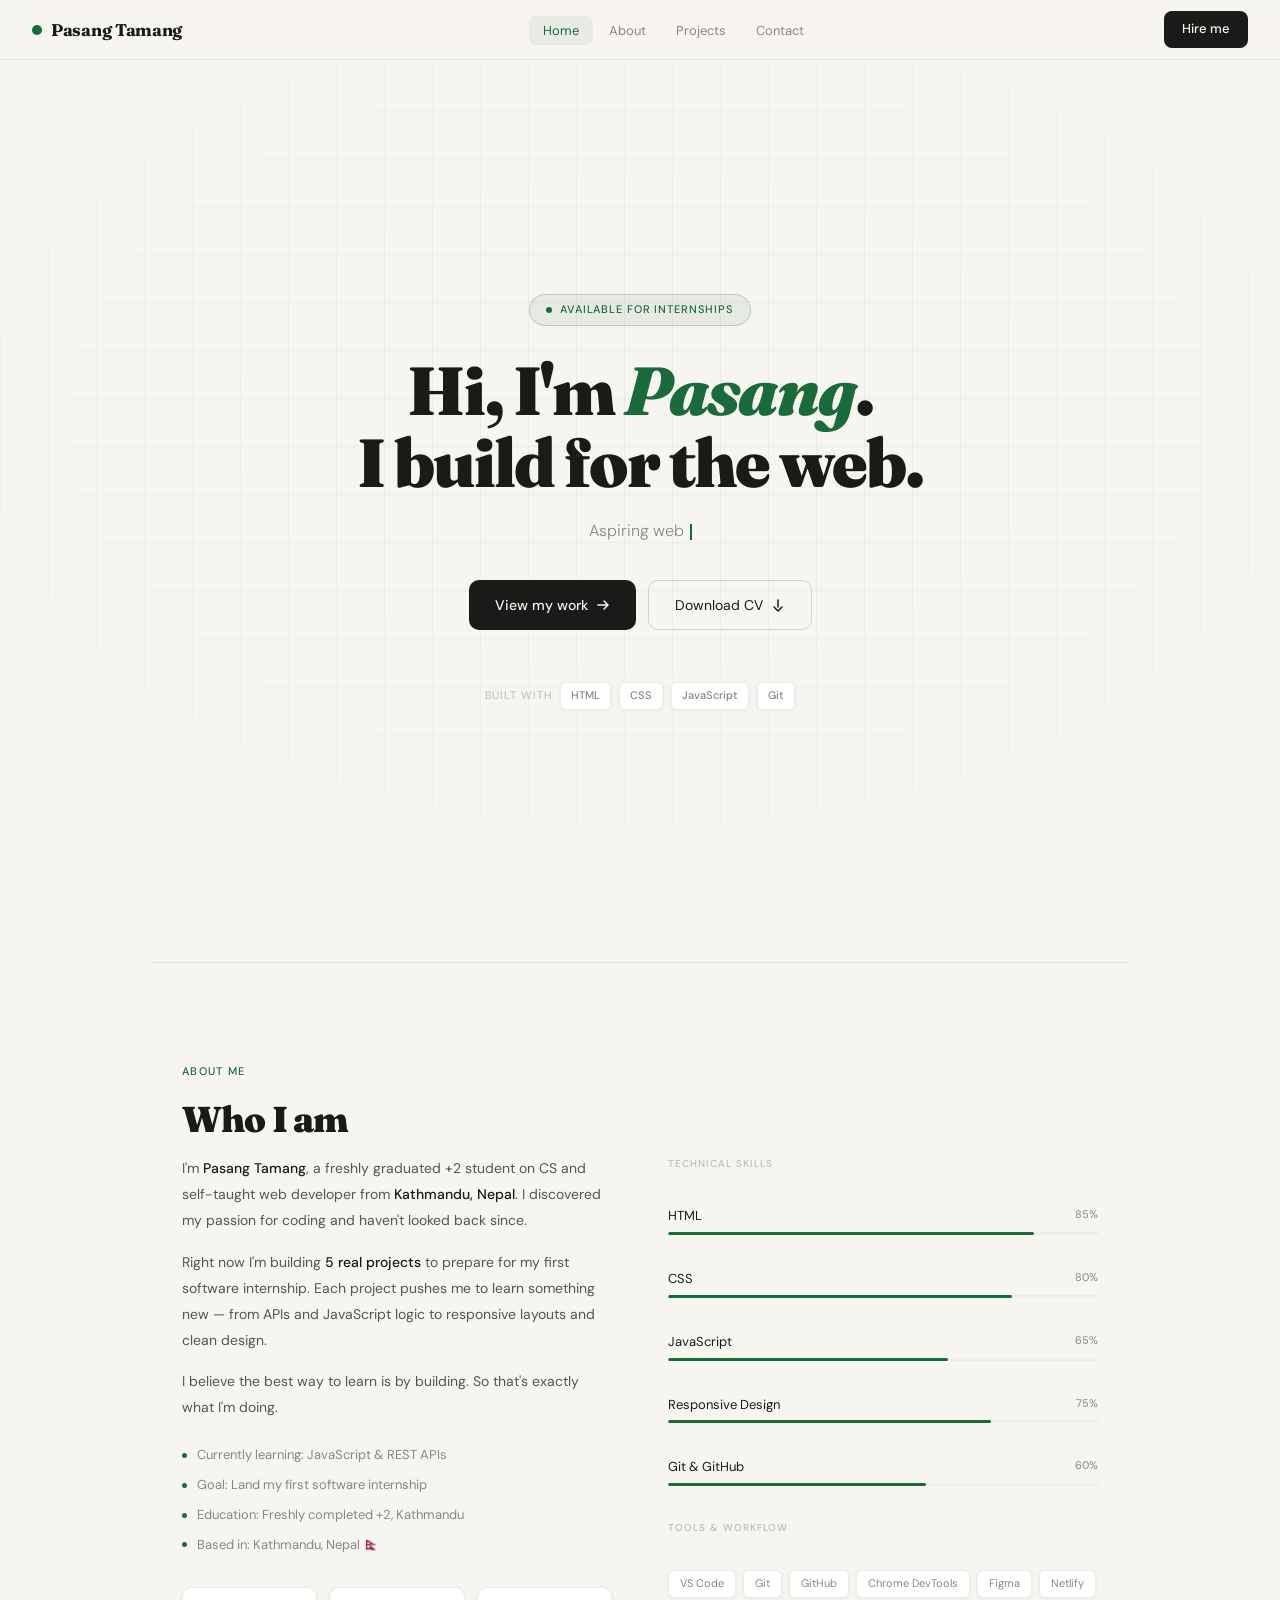
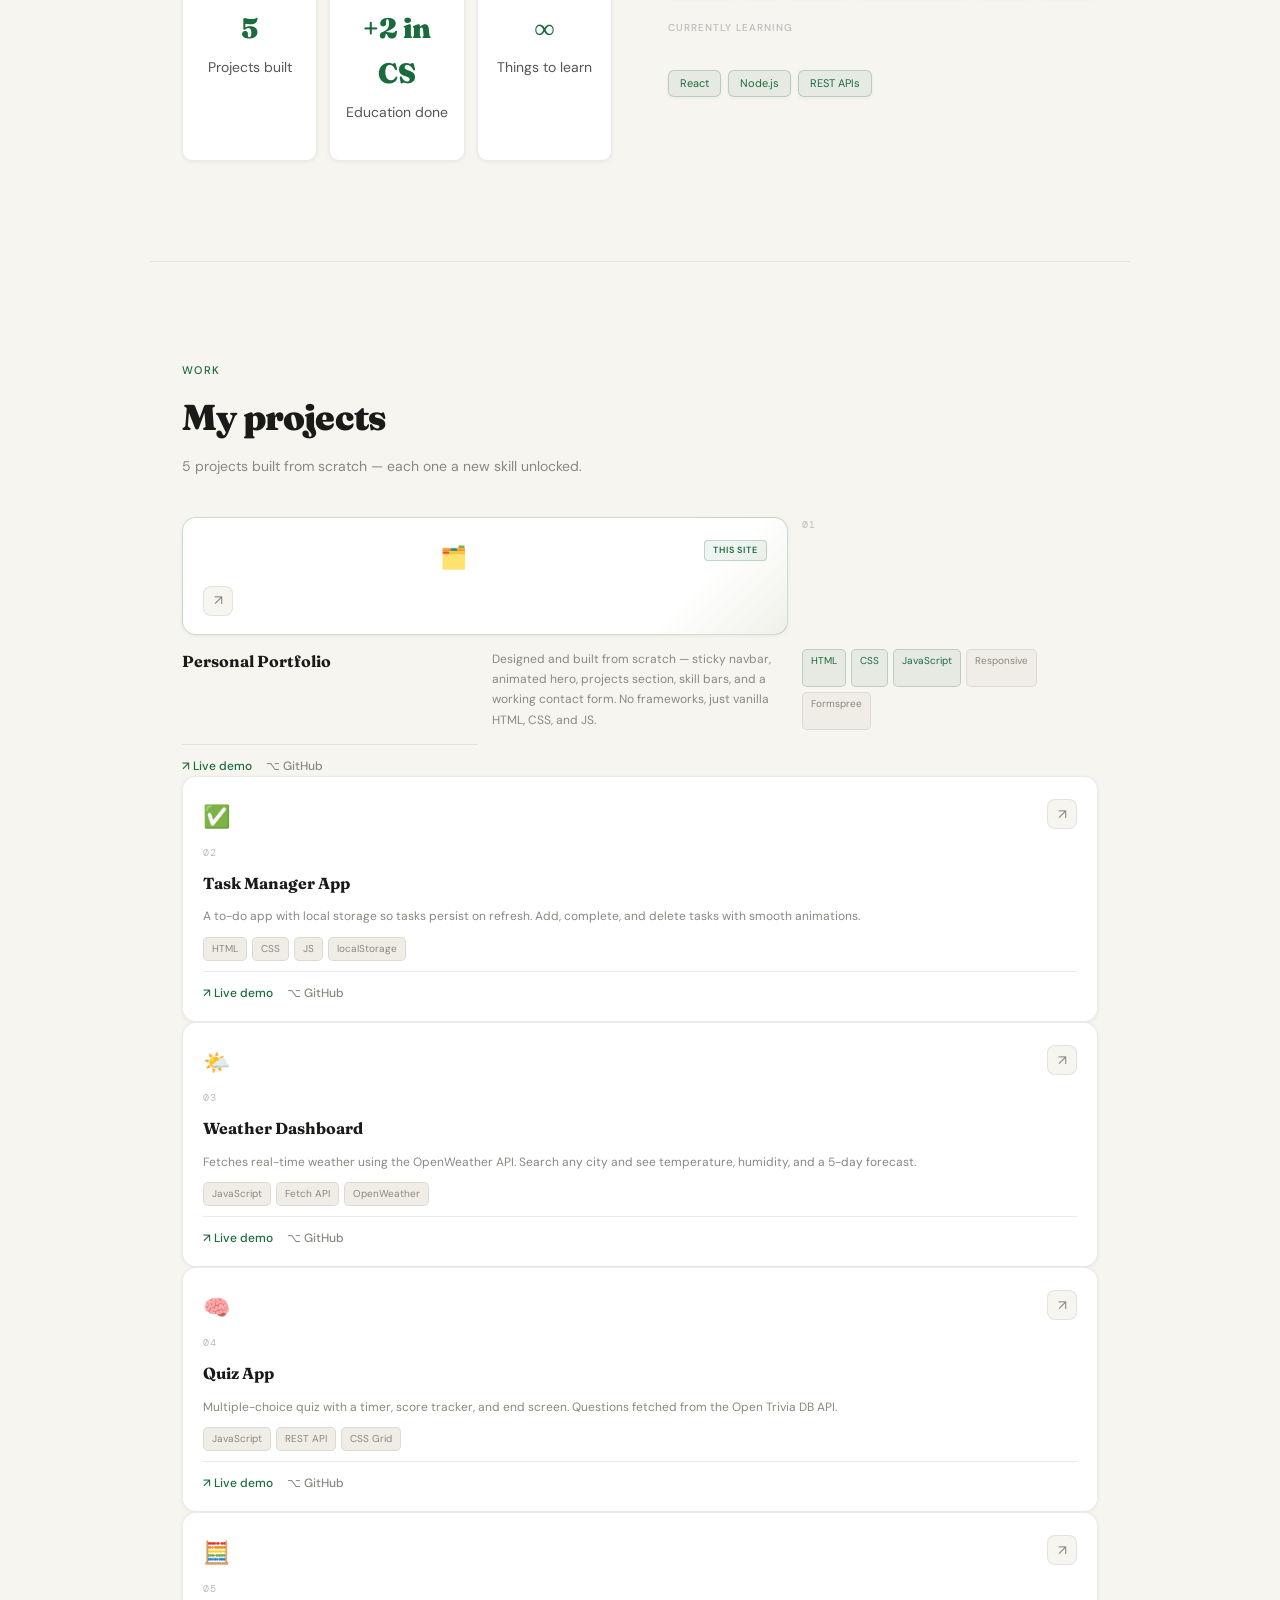
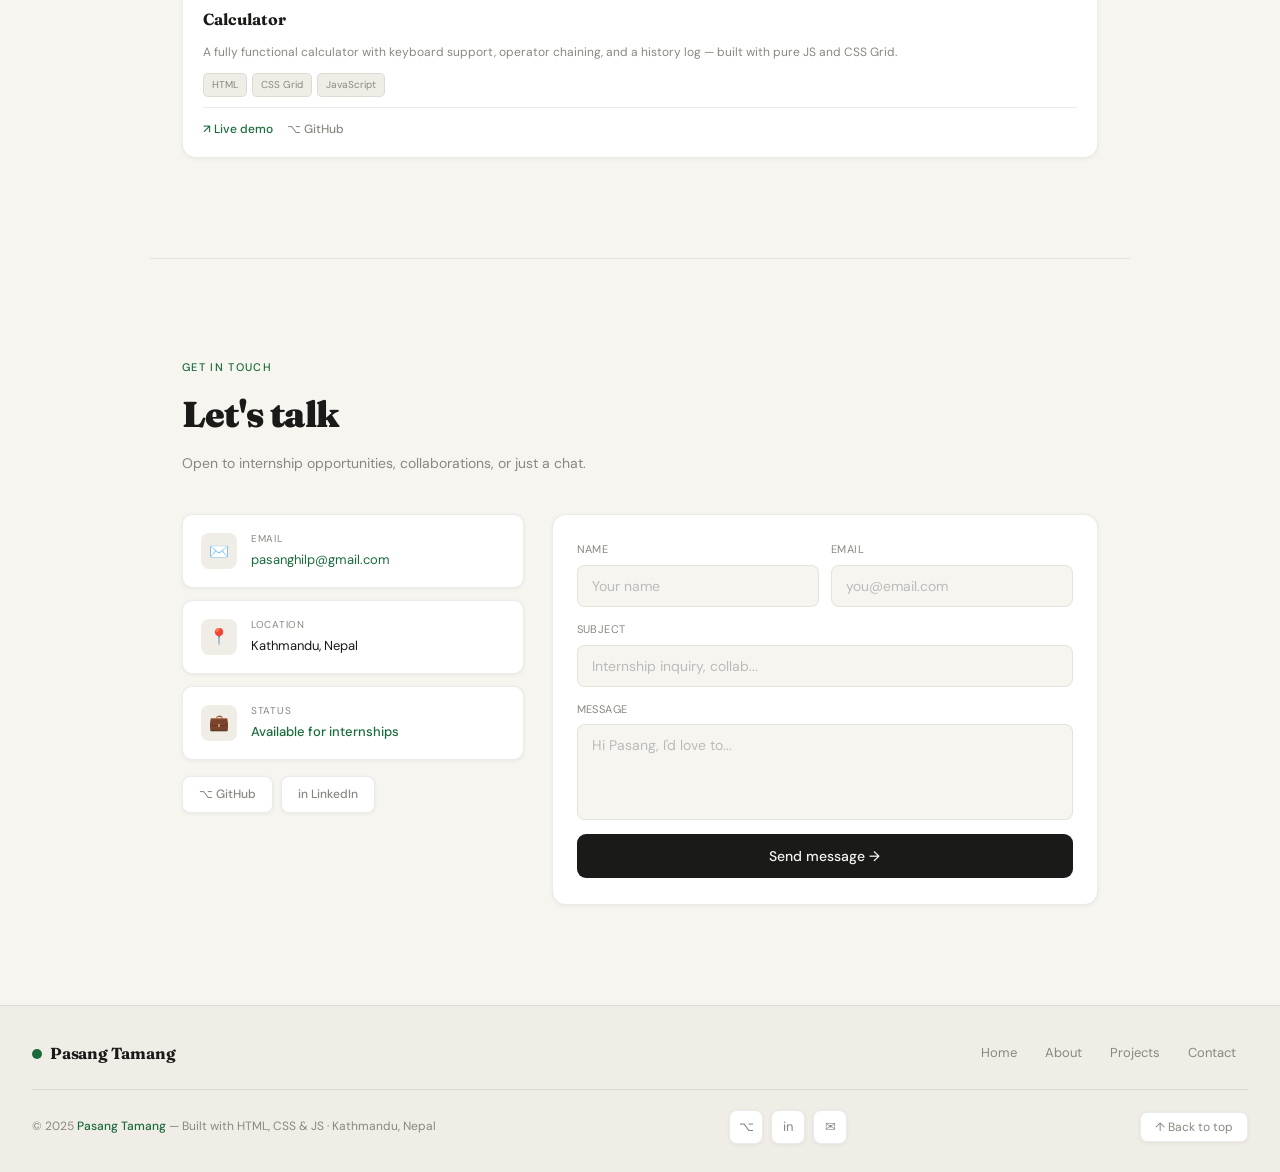
==== porfolio app/index.html @ 4458558f "Initial commit - task manager app" ====
<!DOCTYPE html>
<html lang="en">
<head>
  <meta charset="UTF-8" />
  <meta name="viewport" content="width=device-width, initial-scale=1.0"/>
  <title>Pasang Tamang — Web Developer</title>
  <meta name="description" content="Pasang Tamang — Aspiring web developer from Kathmandu, Nepal. Building projects and looking for internship opportunities."/>
  <link rel="stylesheet" href="style.css"/>
  <link rel="preconnect" href="https://fonts.googleapis.com"/>
  <link rel="preconnect" href="https://fonts.gstatic.com" crossorigin/>
  <link href="https://fonts.googleapis.com/css2?family=Fraunces:ital,wght@0,700;0,900;1,700&family=DM+Sans:wght@300;400;500&family=DM+Mono&display=swap" rel="stylesheet"/>
</head>
<body>

  <!-- ─── NAVBAR ─── -->
  <nav class="navbar" id="navbar">
    <a class="nav-logo" href="#home">
      <span class="logo-dot"></span>
      Pasang Tamang
    </a>
    <ul class="nav-links" id="navLinks">
      <li><a href="#home"     data-target="home">Home</a></li>
      <li><a href="#about"    data-target="about">About</a></li>
      <li><a href="#projects" data-target="projects">Projects</a></li>
      <li><a href="#contact"  data-target="contact">Contact</a></li>
    </ul>
    <a href="mailto:pasanghilp@gmail.com" class="nav-cta">Hire me</a>
    <button class="hamburger" id="hamburger" aria-label="Toggle menu">
      <span></span><span></span><span></span>
    </button>
  </nav>

  <!-- Mobile menu -->
  <div class="mobile-menu" id="mobileMenu">
    <a href="#home"     data-target="home">Home</a>
    <a href="#about"    data-target="about">About</a>
    <a href="#projects" data-target="projects">Projects</a>
    <a href="#contact"  data-target="contact">Contact</a>
  </div>

  <!-- Scroll progress bar -->
  <div class="scroll-progress">
    <div class="scroll-progress-bar" id="progressBar"></div>
  </div>

  <!-- ─── HERO ─── -->
  <section id="home" class="hero">
    <div class="hero-grid"></div>

    <div class="hero-body">
      <div class="hero-inner">

        <div class="badge">
          <span class="badge-dot"></span>
          Available for internships
        </div>

        <h1 class="hero-heading">
          Hi, I'm <em>Pasang</em>.<br>I build for the web.
        </h1>

        <p class="hero-typed">
          <span id="typed-text"></span><span class="cursor"></span>
        </p>

        <div class="hero-btns">
          <a href="#projects" class="btn-primary">
            View my work
            <svg width="14" height="14" viewBox="0 0 14 14" fill="none"><path d="M2 7h10M8 3l4 4-4 4" stroke="currentColor" stroke-width="1.5" stroke-linecap="round" stroke-linejoin="round"/></svg>
          </a>
          <a href="cv.pdf" download class="btn-secondary">
            Download CV
            <svg width="14" height="14" viewBox="0 0 14 14" fill="none"><path d="M7 2v7M3 9l4 4 4-4" stroke="currentColor" stroke-width="1.5" stroke-linecap="round" stroke-linejoin="round"/></svg>
          </a>
        </div>

        <div class="tech-row">
          <span class="tech-label">Built with</span>
          <span class="tech-chip">HTML</span>
          <span class="tech-chip">CSS</span>
          <span class="tech-chip">JavaScript</span>
          <span class="tech-chip">Git</span>
        </div>

      </div>
    </div>
  </section>

  <!-- ─── ABOUT ─── -->
  <section id="about" class="about">
    <p class="sec-label">About me</p>
    <h2 class="sec-heading">Who I am</h2>

    <div class="about-layout">

      <div class="about-bio">
        <p>I'm <strong>Pasang Tamang</strong>, a freshly graduated +2 student on CS and self-taught web developer from <strong>Kathmandu, Nepal</strong>. I discovered my passion for coding and haven't looked back since.</p>
        <p>Right now I'm building <strong>5 real projects</strong> to prepare for my first software internship. Each project pushes me to learn something new — from APIs and JavaScript logic to responsive layouts and clean design.</p>
        <p>I believe the best way to learn is by building. So that's exactly what I'm doing.</p>

        <div class="facts">
          <div class="fact"><span class="fact-dot"></span>Currently learning: JavaScript & REST APIs</div>
          <div class="fact"><span class="fact-dot"></span>Goal: Land my first software internship</div>
          <div class="fact"><span class="fact-dot"></span>Education: Freshly completed +2, Kathmandu</div>
          <div class="fact"><span class="fact-dot"></span>Based in: Kathmandu, Nepal 🇳🇵</div>
        </div>

        <div class="stats-row">
          <div class="stat-card">
            <span class="stat-num">5</span>
            <p class="stat-label">Projects built</p>
          </div>
          <div class="stat-card">
            <span class="stat-num">+2 in CS</span>
            <p class="stat-label">Education done</p>
          </div>
          <div class="stat-card">
            <span class="stat-num">∞</span>
            <p class="stat-label">Things to learn</p>
          </div>
        </div>
      </div>

      <div class="about-skills">
        <p class="skill-group-title">Technical skills</p>

        <div class="skill-item">
          <div class="skill-row"><span class="skill-name">HTML</span><span class="skill-pct">85%</span></div>
          <div class="skill-bar"><div class="skill-fill" data-width="85"></div></div>
        </div>
        <div class="skill-item">
          <div class="skill-row"><span class="skill-name">CSS</span><span class="skill-pct">80%</span></div>
          <div class="skill-bar"><div class="skill-fill" data-width="80"></div></div>
        </div>
        <div class="skill-item">
          <div class="skill-row"><span class="skill-name">JavaScript</span><span class="skill-pct">65%</span></div>
          <div class="skill-bar"><div class="skill-fill" data-width="65"></div></div>
        </div>
        <div class="skill-item">
          <div class="skill-row"><span class="skill-name">Responsive Design</span><span class="skill-pct">75%</span></div>
          <div class="skill-bar"><div class="skill-fill" data-width="75"></div></div>
        </div>
        <div class="skill-item">
          <div class="skill-row"><span class="skill-name">Git & GitHub</span><span class="skill-pct">60%</span></div>
          <div class="skill-bar"><div class="skill-fill" data-width="60"></div></div>
        </div>

        <p class="skill-group-title">Tools & workflow</p>
        <div class="chip-row">
          <span class="chip">VS Code</span>
          <span class="chip">Git</span>
          <span class="chip">GitHub</span>
          <span class="chip">Chrome DevTools</span>
          <span class="chip">Figma</span>
          <span class="chip">Netlify</span>
        </div>

        <p class="skill-group-title">Currently learning</p>
        <div class="chip-row">
          <span class="chip chip-accent">React</span>
          <span class="chip chip-accent">Node.js</span>
          <span class="chip chip-accent">REST APIs</span>
        </div>
      </div>

    </div>
  </section>

  <!-- ─── PROJECTS ─── -->
  <section id="projects" class="projects">
    <p class="sec-label">Work</p>
    <h2 class="sec-heading">My projects</h2>
    <p class="sec-sub">5 projects built from scratch — each one a new skill unlocked.</p>

    <div class="proj-grid">

      <div class="proj-card featured">
        <div class="card-top">
          <div class="card-header"></div>
            <span class="proj-icon">🗂️</span>
            <span class="featured-badge">This site</span>
          </div>
          <a href="#" target="_blank" class="card-arrow">↗</a>
        </div>
        <p class="proj-num">01</p>
        <h3 class="proj-title">Personal Portfolio</h3>
        <p class="proj-desc">Designed and built from scratch — sticky navbar, animated hero, projects section, skill bars, and a working contact form. No frameworks, just vanilla HTML, CSS, and JS.</p>
        <div class="tag-row">
          <span class="tag tag-accent">HTML</span>
          <span class="tag tag-accent">CSS</span>
          <span class="tag tag-accent">JavaScript</span>
          <span class="tag">Responsive</span>
          <span class="tag">Formspree</span>
        </div>
        <div class="card-links">
          <a href="#" target="_blank" class="card-link primary">↗ Live demo</a>
          <a href="https://github.com/pasanghilp-art/pasang-tamang-.git" target="_blank" class="card-link" rel="noopener noreferrer">⌥ GitHub</a>
        </div>
      </div>

      <div class="proj-card">
        <div class="card-top">
          <span class="proj-icon">✅</span>
          <a href="#" target="_blank" class="card-arrow">↗</a>
        </div>
        <p class="proj-num">02</p>
        <h3 class="proj-title">Task Manager App</h3>
        <p class="proj-desc">A to-do app with local storage so tasks persist on refresh. Add, complete, and delete tasks with smooth animations.</p>
        <div class="tag-row">
          <span class="tag">HTML</span>
          <span class="tag">CSS</span>
          <span class="tag">JS</span>
          <span class="tag">localStorage</span>
        </div>
        <div class="card-links">
          <a href="#" target="_blank" class="card-link primary">↗ Live demo</a>
          <a href="#" target="_blank" class="card-link">⌥ GitHub</a>
        </div>
      </div>

      <div class="proj-card">
        <div class="card-top">
          <span class="proj-icon">🌤️</span>
          <a href="#" target="_blank" class="card-arrow">↗</a>
        </div>
        <p class="proj-num">03</p>
        <h3 class="proj-title">Weather Dashboard</h3>
        <p class="proj-desc">Fetches real-time weather using the OpenWeather API. Search any city and see temperature, humidity, and a 5-day forecast.</p>
        <div class="tag-row">
          <span class="tag">JavaScript</span>
          <span class="tag">Fetch API</span>
          <span class="tag">OpenWeather</span>
        </div>
        <div class="card-links">
          <a href="#" target="_blank" class="card-link primary">↗ Live demo</a>
          <a href="#" target="_blank" class="card-link">⌥ GitHub</a>
        </div>
      </div>

      <div class="proj-card">
        <div class="card-top">
          <span class="proj-icon">🧠</span>
          <a href="#" target="_blank" class="card-arrow">↗</a>
        </div>
        <p class="proj-num">04</p>
        <h3 class="proj-title">Quiz App</h3>
        <p class="proj-desc">Multiple-choice quiz with a timer, score tracker, and end screen. Questions fetched from the Open Trivia DB API.</p>
        <div class="tag-row">
          <span class="tag">JavaScript</span>
          <span class="tag">REST API</span>
          <span class="tag">CSS Grid</span>
        </div>
        <div class="card-links">
          <a href="#" target="_blank" class="card-link primary">↗ Live demo</a>
          <a href="#" target="_blank" class="card-link">⌥ GitHub</a>
        </div>
      </div>

      <div class="proj-card">
        <div class="card-top">
          <span class="proj-icon">🧮</span>
          <a href="#" target="_blank" class="card-arrow">↗</a>
        </div>
        <p class="proj-num">05</p>
        <h3 class="proj-title">Calculator</h3>
        <p class="proj-desc">A fully functional calculator with keyboard support, operator chaining, and a history log — built with pure JS and CSS Grid.</p>
        <div class="tag-row">
          <span class="tag">HTML</span>
          <span class="tag">CSS Grid</span>
          <span class="tag">JavaScript</span>
        </div>
        <div class="card-links">
          <a href="#" target="_blank" class="card-link primary">↗ Live demo</a>
          <a href="#" target="_blank" class="card-link">⌥ GitHub</a>
        </div>
      </div>

    </div>
  </section>

  <!-- ─── CONTACT ─── -->
  <section id="contact" class="contact">
    <p class="sec-label">Get in touch</p>
    <h2 class="sec-heading">Let's talk</h2>
    <p class="sec-sub">Open to internship opportunities, collaborations, or just a chat.</p>

    <div class="contact-layout">

      <div class="contact-info">
        <div class="info-card">
          <div class="info-icon">✉️</div>
          <div>
            <p class="info-label">Email</p>
            <p class="info-value"><a href="mailto:pasanghilp@gmail.com">pasanghilp@gmail.com</a></p>
          </div>
        </div>
        <div class="info-card">
          <div class="info-icon">📍</div>
          <div>
            <p class="info-label">Location</p>
            <p class="info-value">Kathmandu, Nepal</p>
          </div>
        </div>
        <div class="info-card">
          <div class="info-icon">💼</div>
          <div>
            <p class="info-label">Status</p>
            <p class="info-value available">Available for internships</p>
          </div>
        </div>
        <div class="social-row">
          <a href="https://github.com/pasanghilp-art/pasang-tamang-.git" target="_blank" class="social-btn" rel="noopener noreferrer">⌥ GitHub</a>
          <a href="https://linkedin.com/in/pasangtamang" target="_blank" class="social-btn" rel="noopener noreferrer">in LinkedIn</a>
        </div>
      </div>

      <form class="contact-form" id="contactForm"
            action="https://formspree.io/f/mqewodvd"
            method="POST">
        <div class="form-fields">
          <div class="form-row">
            <div class="field" id="field-name">
              <label for="fname">Name</label>
              <input type="text" id="fname" name="name" placeholder="Your name"/>
              <span class="field-error">Please enter your name</span>
            </div>
            <div class="field" id="field-email">
              <label for="femail">Email</label>
              <input type="email" id="femail" name="email" placeholder="you@email.com"/>
              <span class="field-error">Enter a valid email</span>
            </div>
          </div>
          <div class="field" id="field-subject">
            <label for="fsubject">Subject</label>
            <input type="text" id="fsubject" name="subject" placeholder="Internship inquiry, collab..."/>
            <span class="field-error">Please add a subject</span>
          </div>
          <div class="field" id="field-msg">
            <label for="fmsg">Message</label>
            <textarea id="fmsg" name="message" rows="4" placeholder="Hi Pasang, I'd love to..."></textarea>
            <span class="field-error">Please write a message</span>
          </div>
          <button type="submit" class="btn-submit" id="submitBtn">
            <div class="spinner"></div>
            <span class="btn-label">Send message →</span>
          </button>
        </div>
        <div class="success-msg" id="successMsg">
          <div class="success-icon">✓</div>
          <p class="success-title">Message sent!</p>
          <p class="success-sub">Thanks for reaching out. I'll get back to you within 24 hours.</p>
        </div>
      </form>

    </div>
  </section>

  <!-- ─── FOOTER ─── -->
  <footer class="footer">
    <div class="footer-top">
      <div class="footer-logo">
        <span class="logo-dot"></span>
        Pasang Tamang
      </div>
      <nav class="footer-nav">
        <a href="#home">Home</a>
        <a href="#about">About</a>
        <a href="#projects">Projects</a>
        <a href="#contact">Contact</a>
      </nav>
    </div>
    <div class="footer-bottom">
      <p class="footer-copy">© 2025 <span>Pasang Tamang</span> — Built with HTML, CSS & JS · Kathmandu, Nepal</p>
      <div class="footer-socials">
        <a href="https://github.com/pasanghilp-art/pasang-tamang-.git" target="_blank" class="social-icon" title="GitHub" rel="noopener noreferrer">⌥</a>
        <a href="https://linkedin.com/in/pasangtamang" target="_blank" class="social-icon" title="LinkedIn" rel="noopener noreferrer">in</a>
        <a href="mailto:pasanghilp@gmail.com" class="social-icon" title="Email" rel="noopener noreferrer">✉</a>
      </div>
      <button class="back-top" id="backTop">↑ Back to top</button>
    </div>
  </footer>

  <script src="script.js"></script>
</body>
</html>
---- porfolio app/style.css ----
/* ─────────────────────────────────────────
   PASANG TAMANG — PORTFOLIO
   Light theme · Fraunces + DM Sans
───────────────────────────────────────── */

:root {
  --bg:        #f7f5f0;
  --bg2:       #ffffff;
  --bg3:       #f0ede6;
  --text:      #1a1a18;
  --muted:     #888880;
  --muted2:    #bbb;
  --border:    rgba(0,0,0,0.08);
  --border-md: rgba(0,0,0,0.14);
  --accent:    #1a6b3c;
  --accent-bg: rgba(26,107,60,0.07);
  --accent-border: rgba(26,107,60,0.22);
  --error:     #c0392b;
  --success:   #1a6b3c;
  --shadow-sm: 0 1px 4px rgba(0,0,0,0.06);
  --shadow-md: 0 4px 24px rgba(0,0,0,0.08);
  --shadow-lg: 0 12px 48px rgba(0,0,0,0.1);
  --radius:    10px;
  --radius-lg: 14px;
}

/* ── Reset & Base ── */
*, *::before, *::after { box-sizing: border-box; margin: 0; padding: 0; }

html { scroll-behavior: smooth; }

body {
  font-family: 'DM Sans', sans-serif;
  background: var(--bg);
  color: var(--text);
  line-height: 1.6;
  -webkit-font-smoothing: antialiased;
}

a { text-decoration: none; color: inherit; }
img { max-width: 100%; display: block; }

/* ── Shared section styles ── */
.sec-label {
  font-size: 11px;
  font-weight: 500;
  text-transform: uppercase;
  letter-spacing: 0.12em;
  color: var(--accent);
  margin-bottom: 10px;
}

.sec-heading {
  font-family: 'Fraunces', serif;
  font-size: clamp(26px, 4vw, 36px);
  font-weight: 900;
  letter-spacing: -0.8px;
  color: var(--text);
  margin-bottom: 8px;
}

.sec-sub {
  font-size: 14px;
  color: var(--muted);
  margin-bottom: 40px;
}

/* ── Buttons ── */
.btn-primary {
  display: inline-flex;
  align-items: center;
  gap: 8px;
  background: var(--text);
  color: var(--bg);
  border: none;
  border-radius: var(--radius);
  padding: 13px 26px;
  font-family: 'DM Sans', sans-serif;
  font-size: 14px;
  font-weight: 500;
  cursor: pointer;
  transition: opacity 0.2s, transform 0.15s;
  text-decoration: none;
}
.btn-primary:hover { opacity: 0.85; transform: translateY(-2px); }

.btn-secondary {
  display: inline-flex;
  align-items: center;
  gap: 8px;
  background: transparent;
  color: var(--text);
  border: 1.5px solid var(--border-md);
  border-radius: var(--radius);
  padding: 13px 26px;
  font-family: 'DM Sans', sans-serif;
  font-size: 14px;
  cursor: pointer;
  transition: background 0.2s, border-color 0.2s, transform 0.15s;
  text-decoration: none;
}
.btn-secondary:hover {
  background: var(--bg3);
  border-color: var(--text);
  transform: translateY(-2px);
}


/* ═══════════════════════════════════════
   NAVBAR
═══════════════════════════════════════ */
.navbar {
  position: sticky;
  top: 0;
  z-index: 100;
  background: rgba(247,245,240,0.88);
  backdrop-filter: blur(16px);
  -webkit-backdrop-filter: blur(16px);
  border-bottom: 1px solid var(--border);
  height: 60px;
  display: flex;
  align-items: center;
  justify-content: space-between;
  padding: 0 32px;
  transition: box-shadow 0.3s;
}
.navbar.scrolled { box-shadow: var(--shadow-md); }

.nav-logo {
  font-family: 'Fraunces', serif;
  font-weight: 700;
  font-size: 17px;
  color: var(--text);
  display: flex;
  align-items: center;
  gap: 9px;
  letter-spacing: -0.3px;
}
.logo-dot {
  display: inline-block;
  width: 10px; height: 10px;
  background: var(--accent);
  border-radius: 50%;
  flex-shrink: 0;
}

.nav-links {
  display: flex;
  align-items: center;
  gap: 2px;
  list-style: none;
}
.nav-links a {
  font-size: 13px;
  color: var(--muted);
  padding: 6px 14px;
  border-radius: 7px;
  transition: color 0.2s, background 0.2s;
}
.nav-links a:hover { color: var(--text); background: var(--bg3); }
.nav-links a.active { color: var(--accent); background: var(--accent-bg); }

.nav-cta {
  font-size: 13px;
  font-weight: 500;
  background: var(--text);
  color: var(--bg);
  border-radius: 8px;
  padding: 8px 18px;
  transition: opacity 0.2s;
}
.nav-cta:hover { opacity: 0.8; }

/* Hamburger */
.hamburger {
  display: none;
  flex-direction: column;
  gap: 5px;
  cursor: pointer;
  background: none;
  border: none;
  padding: 4px;
}
.hamburger span {
  display: block;
  width: 22px; height: 2px;
  background: var(--text);
  border-radius: 2px;
  transition: transform 0.3s, opacity 0.3s;
}
.hamburger.open span:nth-child(1) { transform: translateY(7px) rotate(45deg); }
.hamburger.open span:nth-child(2) { opacity: 0; }
.hamburger.open span:nth-child(3) { transform: translateY(-7px) rotate(-45deg); }

/* Mobile menu */
.mobile-menu {
  display: none;
  flex-direction: column;
  gap: 2px;
  padding: 10px 20px 14px;
  background: rgba(247,245,240,0.97);
  border-bottom: 1px solid var(--border);
  position: sticky;
  top: 60px;
  z-index: 99;
}
.mobile-menu.open { display: flex; }
.mobile-menu a {
  font-size: 14px;
  color: var(--muted);
  padding: 9px 12px;
  border-radius: 7px;
  transition: color 0.2s, background 0.2s;
}
.mobile-menu a:hover { color: var(--text); background: var(--bg3); }

/* Scroll progress */
.scroll-progress {
  position: sticky;
  top: 60px;
  z-index: 98;
  height: 2px;
}
.scroll-progress-bar {
  height: 100%;
  background: var(--accent);
  width: 0%;
  transition: width 0.1s linear;
}


/* ═══════════════════════════════════════
   HERO
═══════════════════════════════════════ */
.hero {
  min-height: 100vh;
  display: flex;
  align-items: center;
  justify-content: center;
  position: relative;
  overflow: hidden;
  text-align: center;
  padding: 60px 24px 80px;
  background: var(--bg);
}

.hero-grid {
  position: absolute;
  inset: 0;
  background-image:
    linear-gradient(rgba(0,0,0,0.04) 1px, transparent 1px),
    linear-gradient(90deg, rgba(0,0,0,0.04) 1px, transparent 1px);
  background-size: 48px 48px;
  mask-image: radial-gradient(ellipse 80% 70% at 50% 40%, black 20%, transparent 100%);
  -webkit-mask-image: radial-gradient(ellipse 80% 70% at 50% 40%, black 20%, transparent 100%);
  pointer-events: none;
}

.hero-body {
  position: relative;
  z-index: 2;
  width: 100%;
}

.hero-inner { max-width: 640px; margin: 0 auto; }

/* Badge */
.badge {
  display: inline-flex;
  align-items: center;
  gap: 8px;
  font-size: 11px;
  font-weight: 500;
  text-transform: uppercase;
  letter-spacing: 0.08em;
  color: var(--accent);
  border: 1px solid var(--accent-border);
  background: var(--accent-bg);
  border-radius: 99px;
  padding: 6px 16px;
  margin-bottom: 28px;
  opacity: 0;
  animation: fadeUp 0.6s ease 0.1s forwards;
}
.badge-dot {
  width: 6px; height: 6px;
  background: var(--accent);
  border-radius: 50%;
  animation: pulse 2s ease-in-out infinite;
}

/* Heading */
.hero-heading {
  font-family: 'Fraunces', serif;
  font-size: clamp(38px, 7vw, 68px);
  font-weight: 900;
  line-height: 1.06;
  letter-spacing: -2px;
  color: var(--text);
  margin-bottom: 20px;
  opacity: 0;
  animation: fadeUp 0.7s ease 0.25s forwards;
}
.hero-heading em {
  font-style: italic;
  color: var(--accent);
}

/* Typed */
.hero-typed {
  font-size: 16px;
  color: var(--muted);
  font-weight: 300;
  margin-bottom: 36px;
  height: 26px;
  opacity: 0;
  animation: fadeUp 0.7s ease 0.4s forwards;
}
.cursor {
  display: inline-block;
  width: 2px; height: 16px;
  background: var(--accent);
  margin-left: 2px;
  vertical-align: middle;
  animation: blink 1s step-end infinite;
}

/* Buttons */
.hero-btns {
  display: flex;
  gap: 12px;
  justify-content: center;
  flex-wrap: wrap;
  opacity: 0;
  animation: fadeUp 0.7s ease 0.55s forwards;
}

/* Tech row */
.tech-row {
  display: flex;
  align-items: center;
  justify-content: center;
  gap: 8px;
  flex-wrap: wrap;
  margin-top: 52px;
  opacity: 0;
  animation: fadeUp 0.7s ease 0.75s forwards;
}
.tech-label {
  font-size: 11px;
  color: var(--muted2);
  text-transform: uppercase;
  letter-spacing: 0.08em;
}
.tech-chip {
  font-size: 11px;
  font-weight: 500;
  color: var(--muted);
  background: var(--bg2);
  border: 1px solid var(--border);
  border-radius: 6px;
  padding: 4px 10px;
  box-shadow: var(--shadow-sm);
}


/* ═══════════════════════════════════════
   ABOUT
═══════════════════════════════════════ */
.about {
  padding: 100px 32px;
  max-width: 980px;
  margin: 0 auto;
  border-top: 1px solid var(--border);
}

.about-layout {
  display: grid;
  grid-template-columns: 1fr 1fr;
  gap: 56px;
  align-items: start;
}

/* Bio */
.about-bio p {
  font-size: 14px;
  color: #555;
  line-height: 1.85;
  margin-bottom: 16px;
}
.about-bio strong { color: var(--text); font-weight: 500; }

.facts { display: flex; flex-direction: column; gap: 9px; margin-top: 24px; }
.fact {
  display: flex; align-items: center; gap: 10px;
  font-size: 13px; color: var(--muted);
}
.fact-dot {
  width: 5px; height: 5px;
  border-radius: 50%;
  background: var(--accent);
  flex-shrink: 0;
}

/* Stats */
.stats-row {
  display: grid;
  grid-template-columns: repeat(3, 1fr);
  gap: 12px;
  margin-top: 32px;
}
.stat-card {
  background: var(--bg2);
  border: 1px solid var(--border);
  border-radius: var(--radius);
  padding: 18px 14px;
  text-align: center;
  box-shadow: var(--shadow-sm);
}
.stat-num {
  font-family: 'Fraunces', serif;
  font-size: 28px;
  font-weight: 900;
  color: var(--accent);
  display: block;
  letter-spacing: -0.5px;
}
.stat-label { font-size: 11px; color: var(--muted); margin-top: 4px; }

/* Skills */
.about-skills { display: flex; flex-direction: column; gap: 22px; }

.skill-group-title {
  font-size: 10px;
  text-transform: uppercase;
  letter-spacing: 0.1em;
  color: var(--muted2);
  margin-bottom: 12px;
  font-weight: 500;
}

.skill-item { margin-bottom: 12px; }
.skill-row {
  display: flex;
  justify-content: space-between;
  margin-bottom: 5px;
}
.skill-name { font-size: 13px; color: var(--text); }
.skill-pct  { font-size: 11px; color: var(--muted); }

.skill-bar {
  height: 3px;
  background: var(--bg3);
  border-radius: 99px;
  overflow: hidden;
}
.skill-fill {
  height: 100%;
  background: var(--accent);
  border-radius: 99px;
  width: 0%;
  transition: width 1.1s cubic-bezier(0.4,0,0.2,1);
}

/* Chips */
.chip-row { display: flex; flex-wrap: wrap; gap: 7px; }
.chip {
  font-size: 11px;
  color: var(--muted);
  background: var(--bg2);
  border: 1px solid var(--border);
  border-radius: 6px;
  padding: 4px 11px;
  box-shadow: var(--shadow-sm);
}
.chip-accent {
  color: var(--accent);
  border-color: var(--accent-border);
  background: var(--accent-bg);
}


/* ═══════════════════════════════════════
   PROJECTS
═══════════════════════════════════════ */
.projects {
  padding: 100px 32px;
  max-width: 980px;
  margin: 0 auto;
  border-top: 1px solid var(--border);
}

.proj-grid {
  display: grid;
  grid-template-columns: repeat(auto-fill, minmax(260px, 1fr));
  gap: 14px;
}

.proj-card {
  background: var(--bg2);
  border: 1px solid var(--border);
  border-radius: var(--radius-lg);
  padding: 22px 20px 18px;
  display: flex;
  flex-direction: column;
  gap: 10px;
  transition: border-color 0.2s, transform 0.22s, box-shadow 0.22s;
  box-shadow: var(--shadow-sm);
}
.proj-card:hover {
  border-color: var(--border-md);
  transform: translateY(-4px);
  box-shadow: var(--shadow-lg);
}

.proj-card.featured {
  border-color: var(--accent-border);
  background: linear-gradient(135deg, #fff 80%, rgba(26,107,60,0.03));
}
@media (min-width: 560px) { .proj-card.featured { grid-column: span 2; } }

.card-top {
  display: flex;
  justify-content: space-between;
  align-items: flex-start;
}
.proj-icon { font-size: 22px; }

.card-arrow {
  width: 30px; height: 30px;
  border: 1px solid var(--border);
  border-radius: 8px;
  display: flex; align-items: center; justify-content: center;
  color: var(--muted);
  font-size: 14px;
  transition: color 0.2s, border-color 0.2s, background 0.2s;
  background: var(--bg);
}
.proj-card:hover .card-arrow {
  color: var(--accent);
  border-color: var(--accent-border);
  background: var(--accent-bg);
}

.featured-badge {
  font-size: 9px;
  font-weight: 600;
  text-transform: uppercase;
  letter-spacing: 0.1em;
  color: var(--accent);
  background: var(--accent-bg);
  border: 1px solid var(--accent-border);
  border-radius: 4px;
  padding: 2px 8px;
}

.proj-num  { font-size: 10px; color: var(--muted2); letter-spacing: 0.08em; font-family: 'DM Mono', monospace; }
.proj-title { font-family: 'Fraunces', serif; font-size: 16px; font-weight: 700; color: var(--text); }
.proj-desc  { font-size: 12px; color: var(--muted); line-height: 1.7; flex: 1; }

.tag-row { display: flex; flex-wrap: wrap; gap: 5px; }
.tag {
  font-size: 10px;
  color: var(--muted);
  background: var(--bg3);
  border: 1px solid var(--border);
  border-radius: 5px;
  padding: 3px 8px;
}
.tag-accent {
  color: var(--accent);
  border-color: var(--accent-border);
  background: var(--accent-bg);
}

.card-links {
  display: flex;
  gap: 14px;
  padding-top: 12px;
  border-top: 1px solid var(--border);
}
.card-link {
  font-size: 12px;
  font-weight: 500;
  color: var(--muted);
  transition: color 0.2s;
}
.card-link:hover { color: var(--text); }
.card-link.primary { color: var(--accent); }
.card-link.primary:hover { color: #0f4a28; }


/* ═══════════════════════════════════════
   CONTACT
═══════════════════════════════════════ */
.contact {
  padding: 100px 32px;
  max-width: 980px;
  margin: 0 auto;
  border-top: 1px solid var(--border);
}

.contact-layout {
  display: grid;
  grid-template-columns: 1fr 1.6fr;
  gap: 28px;
  align-items: start;
}

/* Info cards */
.contact-info { display: flex; flex-direction: column; gap: 12px; }

.info-card {
  background: var(--bg2);
  border: 1px solid var(--border);
  border-radius: var(--radius);
  padding: 16px 18px;
  display: flex;
  align-items: center;
  gap: 14px;
  box-shadow: var(--shadow-sm);
  transition: border-color 0.2s, transform 0.2s;
}
.info-card:hover { border-color: var(--border-md); transform: translateX(3px); }

.info-icon {
  width: 36px; height: 36px;
  border-radius: 8px;
  background: var(--bg3);
  display: flex; align-items: center; justify-content: center;
  font-size: 16px;
  flex-shrink: 0;
}

.info-label { font-size: 10px; color: var(--muted); text-transform: uppercase; letter-spacing: 0.07em; margin-bottom: 3px; }
.info-value { font-size: 13px; color: var(--text); }
.info-value a { color: var(--accent); }
.info-value a:hover { text-decoration: underline; }
.available { color: var(--success) !important; font-weight: 500; }

.social-row { display: flex; gap: 8px; margin-top: 4px; }
.social-btn {
  font-size: 12px;
  font-weight: 500;
  color: var(--muted);
  background: var(--bg2);
  border: 1px solid var(--border);
  border-radius: 8px;
  padding: 8px 16px;
  cursor: pointer;
  transition: color 0.2s, border-color 0.2s, background 0.2s;
  font-family: 'DM Sans', sans-serif;
  box-shadow: var(--shadow-sm);
}
.social-btn:hover { color: var(--text); border-color: var(--border-md); background: var(--bg3); }

/* Contact form */
.contact-form {
  background: var(--bg2);
  border: 1px solid var(--border);
  border-radius: var(--radius-lg);
  padding: 26px 24px;
  box-shadow: var(--shadow-sm);
}

.form-row { display: grid; grid-template-columns: 1fr 1fr; gap: 12px; }

.field { display: flex; flex-direction: column; gap: 6px; margin-bottom: 14px; }
.field label { font-size: 11px; color: var(--muted); letter-spacing: 0.04em; text-transform: uppercase; }

.field input,
.field textarea {
  background: var(--bg);
  border: 1.5px solid var(--border);
  border-radius: 8px;
  color: var(--text);
  font-family: 'DM Sans', sans-serif;
  font-size: 14px;
  padding: 11px 14px;
  outline: none;
  transition: border-color 0.2s, background 0.2s;
  width: 100%;
  resize: none;
}
.field input::placeholder,
.field textarea::placeholder { color: var(--muted2); }
.field input:focus,
.field textarea:focus {
  border-color: var(--accent);
  background: #fff;
}
.field input.error,
.field textarea.error { border-color: var(--error); }

.field-error { font-size: 11px; color: var(--error); display: none; }
.field.has-error .field-error { display: block; }

.btn-submit {
  width: 100%;
  background: var(--text);
  color: var(--bg);
  border: none;
  border-radius: 9px;
  padding: 13px;
  font-family: 'DM Sans', sans-serif;
  font-size: 14px;
  font-weight: 500;
  cursor: pointer;
  transition: opacity 0.2s, transform 0.15s;
  display: flex; align-items: center; justify-content: center; gap: 8px;
}
.btn-submit:hover { opacity: 0.85; transform: translateY(-1px); }
.btn-submit:disabled { opacity: 0.5; cursor: not-allowed; transform: none; }

/* Spinner */
.spinner {
  width: 15px; height: 15px;
  border: 2px solid rgba(247,245,240,0.3);
  border-top-color: var(--bg);
  border-radius: 50%;
  animation: spin 0.7s linear infinite;
  display: none;
}
.btn-submit.loading .spinner { display: block; }
.btn-submit.loading .btn-label { opacity: 0.6; }

/* Success */
.success-msg {
  display: none;
  flex-direction: column;
  align-items: center;
  text-align: center;
  gap: 10px;
  padding: 32px 16px;
}
.contact-form.sent .form-fields { display: none; }
.contact-form.sent .success-msg { display: flex; }

.success-icon {
  width: 48px; height: 48px;
  border-radius: 50%;
  background: var(--accent-bg);
  border: 1px solid var(--accent-border);
  display: flex; align-items: center; justify-content: center;
  font-size: 20px;
  color: var(--accent);
}
.success-title { font-family: 'Fraunces', serif; font-size: 18px; font-weight: 700; }
.success-sub   { font-size: 13px; color: var(--muted); }


/* ═══════════════════════════════════════
   FOOTER
═══════════════════════════════════════ */
.footer {
  background: var(--bg3);
  border-top: 1px solid var(--border);
  padding: 32px 32px 28px;
}

.footer-top {
  display: flex;
  align-items: center;
  justify-content: space-between;
  flex-wrap: wrap;
  gap: 16px;
  padding-bottom: 20px;
  border-bottom: 1px solid var(--border);
  margin-bottom: 20px;
}

.footer-logo {
  font-family: 'Fraunces', serif;
  font-weight: 700;
  font-size: 16px;
  color: var(--text);
  display: flex; align-items: center; gap: 8px;
  letter-spacing: -0.2px;
}

.footer-nav { display: flex; gap: 4px; flex-wrap: wrap; }
.footer-nav a {
  font-size: 13px;
  color: var(--muted);
  padding: 5px 12px;
  border-radius: 6px;
  transition: color 0.2s, background 0.2s;
}
.footer-nav a:hover { color: var(--text); background: var(--border); }

.footer-bottom {
  display: flex;
  align-items: center;
  justify-content: space-between;
  flex-wrap: wrap;
  gap: 12px;
}

.footer-copy { font-size: 12px; color: var(--muted); }
.footer-copy span { color: var(--accent); font-weight: 500; }

.footer-socials { display: flex; gap: 8px; }
.social-icon {
  width: 34px; height: 34px;
  border: 1px solid var(--border);
  border-radius: 8px;
  display: flex; align-items: center; justify-content: center;
  font-size: 13px;
  color: var(--muted);
  background: var(--bg2);
  transition: color 0.2s, border-color 0.2s;
  box-shadow: var(--shadow-sm);
}
.social-icon:hover { color: var(--accent); border-color: var(--accent-border); }

.back-top {
  font-size: 12px;
  color: var(--muted);
  background: var(--bg2);
  border: 1px solid var(--border);
  border-radius: 7px;
  padding: 6px 14px;
  cursor: pointer;
  font-family: 'DM Sans', sans-serif;
  transition: color 0.2s, border-color 0.2s;
  box-shadow: var(--shadow-sm);
}
.back-top:hover { color: var(--accent); border-color: var(--accent-border); }


/* ═══════════════════════════════════════
   ANIMATIONS
═══════════════════════════════════════ */
@keyframes fadeUp {
  from { opacity: 0; transform: translateY(18px); }
  to   { opacity: 1; transform: translateY(0); }
}
@keyframes pulse {
  0%,100% { opacity: 1; transform: scale(1); }
  50%     { opacity: 0.4; transform: scale(0.7); }
}
@keyframes blink {
  0%,100% { opacity: 1; }
  50%     { opacity: 0; }
}
@keyframes spin { to { transform: rotate(360deg); } }


/* ═══════════════════════════════════════
   RESPONSIVE
═══════════════════════════════════════ */
@media (max-width: 768px) {
  .navbar { padding: 0 20px; }
  .nav-links, .nav-cta { display: none; }
  .hamburger { display: flex; }

  .about-layout,
  .contact-layout { grid-template-columns: 1fr; gap: 32px; }

  .about, .projects, .contact { padding: 70px 20px; }
  .footer { padding: 28px 20px; }

  .form-row { grid-template-columns: 1fr; }
  .stats-row { grid-template-columns: repeat(3, 1fr); }

  .footer-top, .footer-bottom { flex-direction: column; align-items: flex-start; gap: 12px; }
}

@media (max-width: 480px) {
  .hero { padding: 40px 20px 60px; }
  .hero-btns { flex-direction: column; align-items: center; }
  .stats-row { grid-template-columns: repeat(3, 1fr); }
  .proj-card.featured { grid-column: span 1; }
}

.card-header {
  display: flex;
  align-items: center;
  gap: 10px;
}
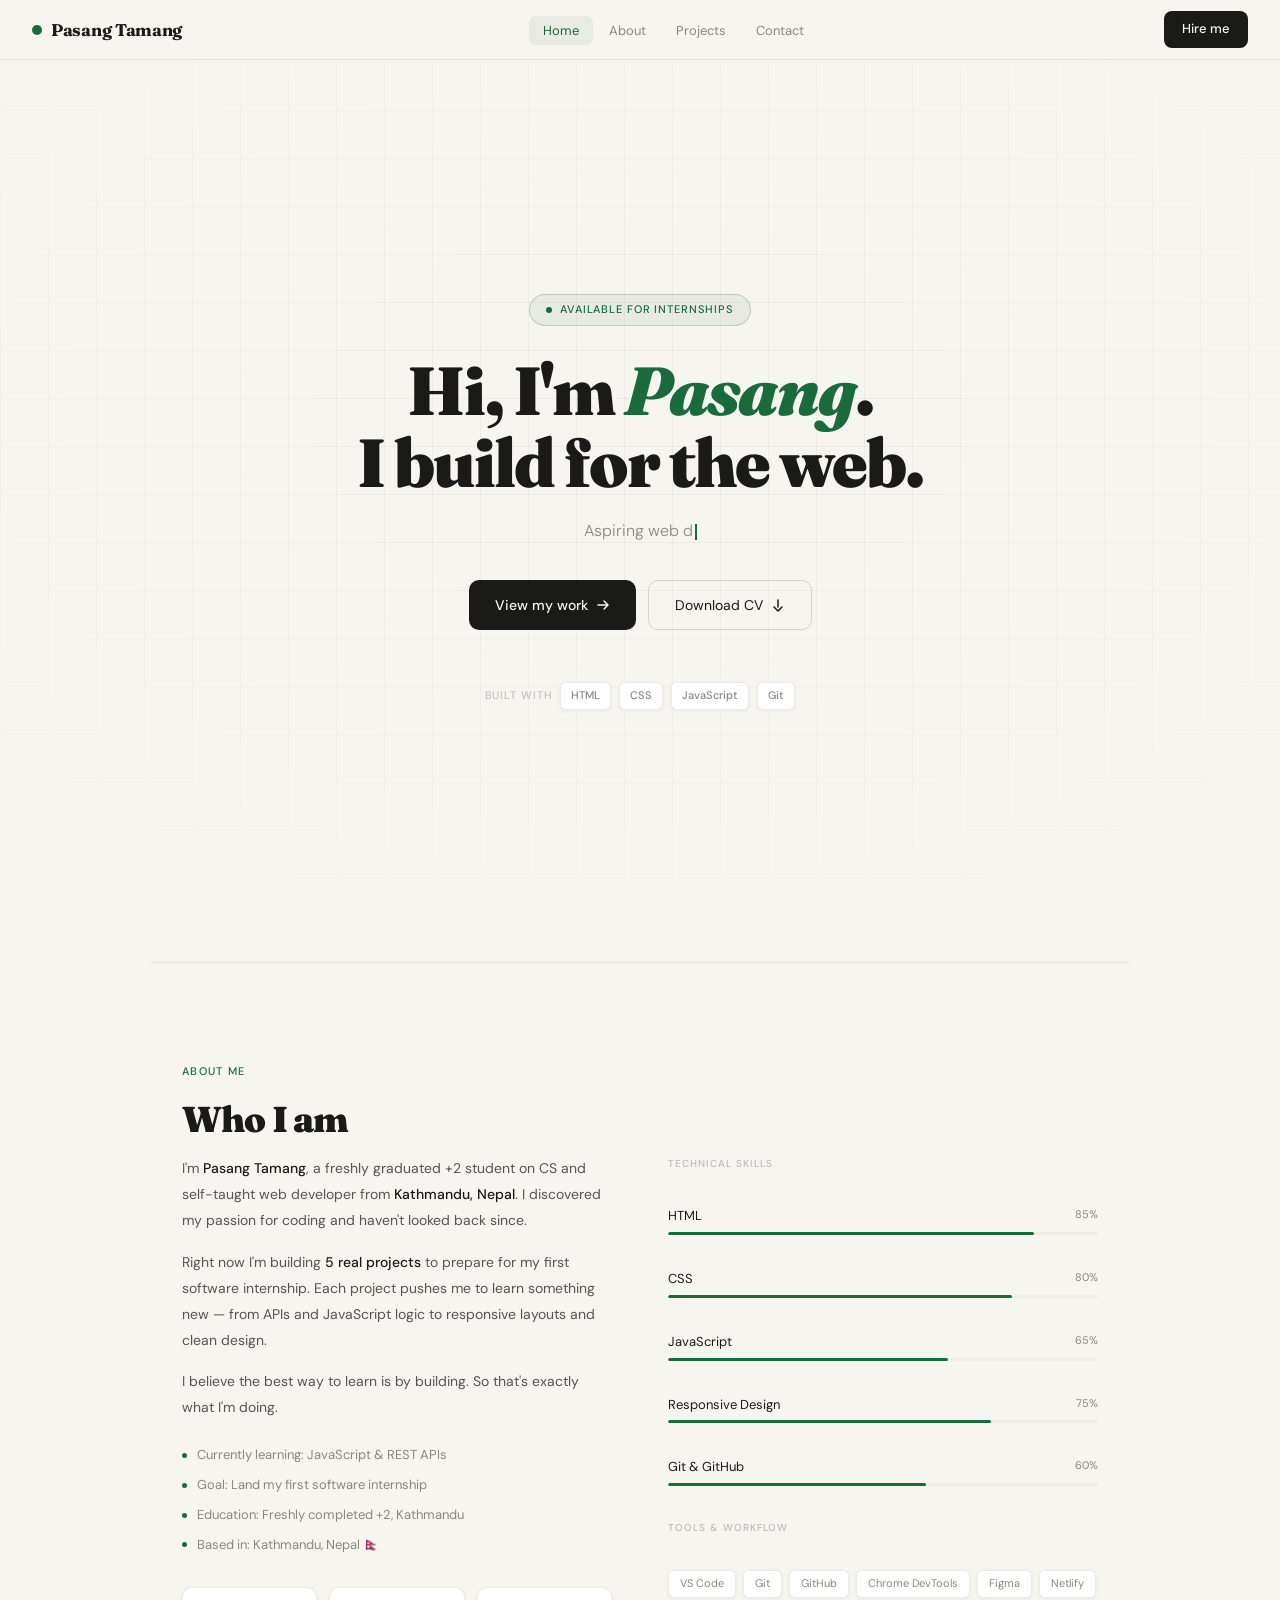
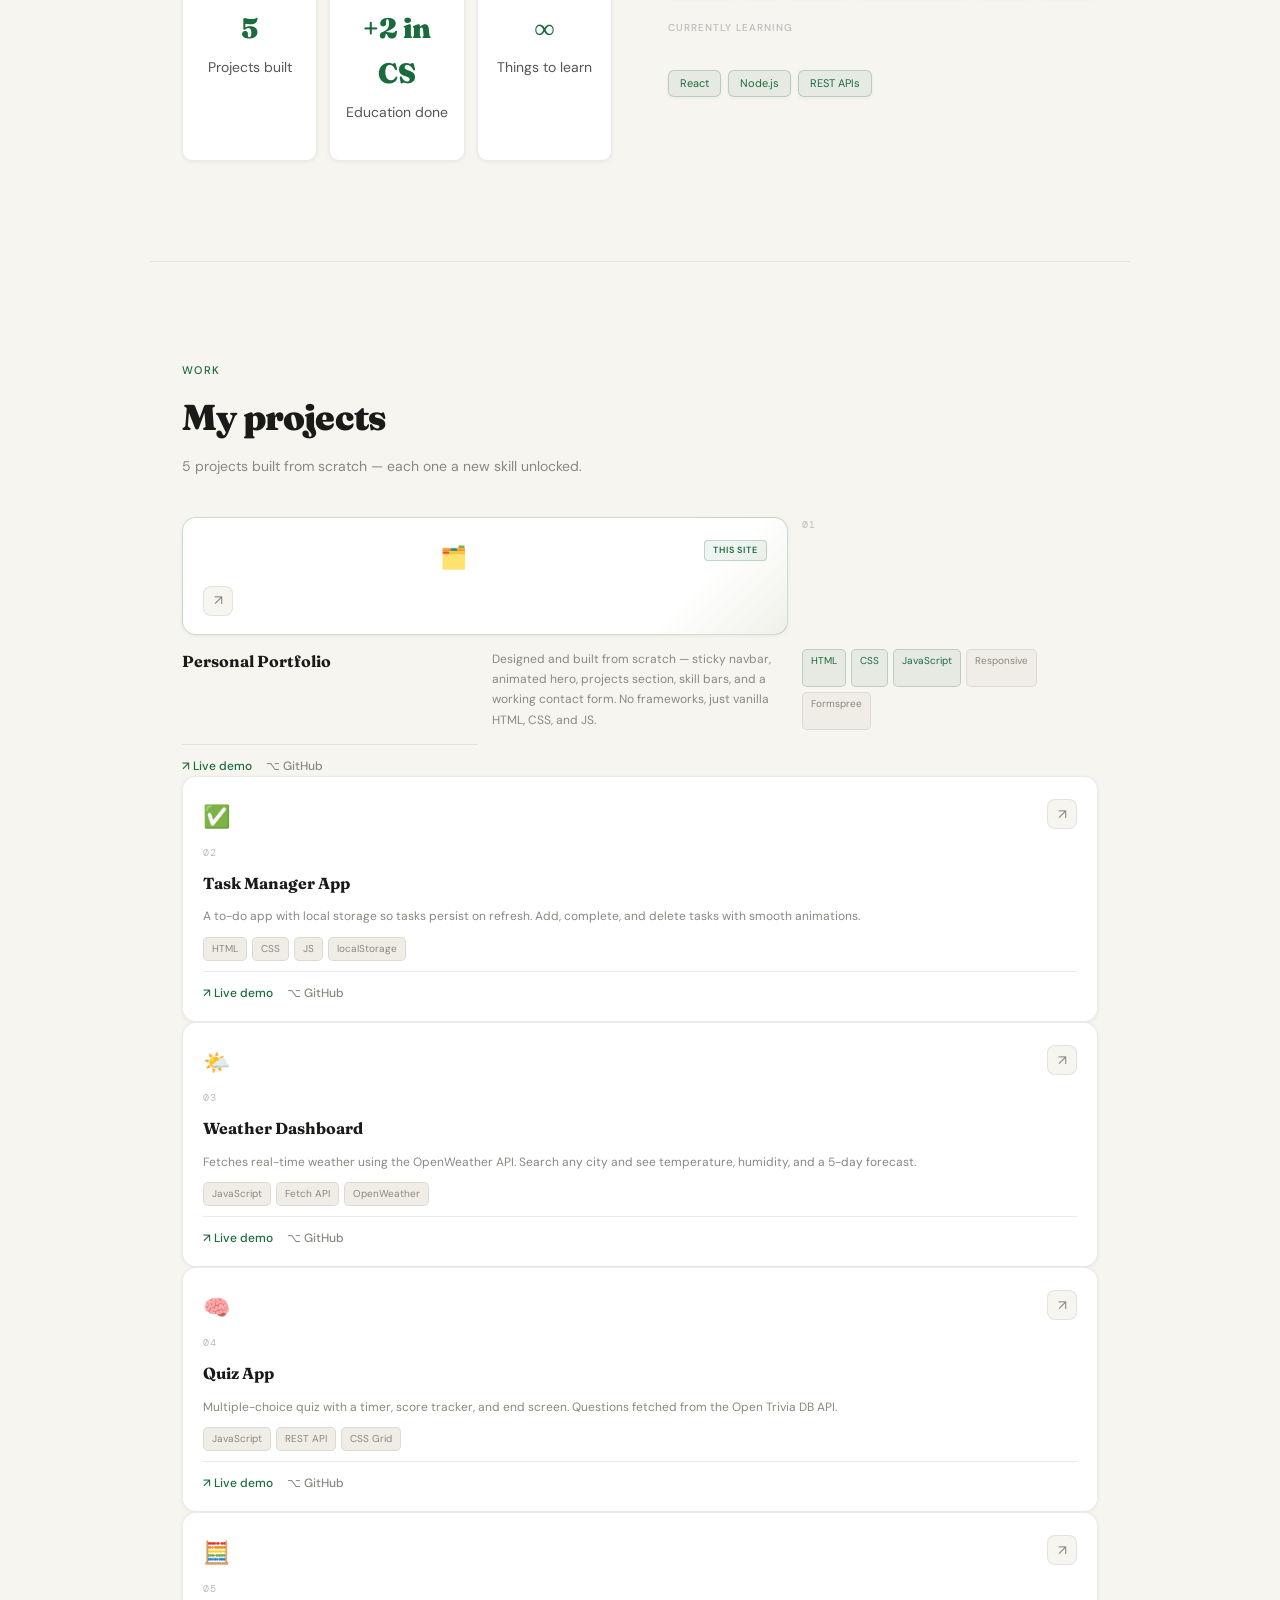
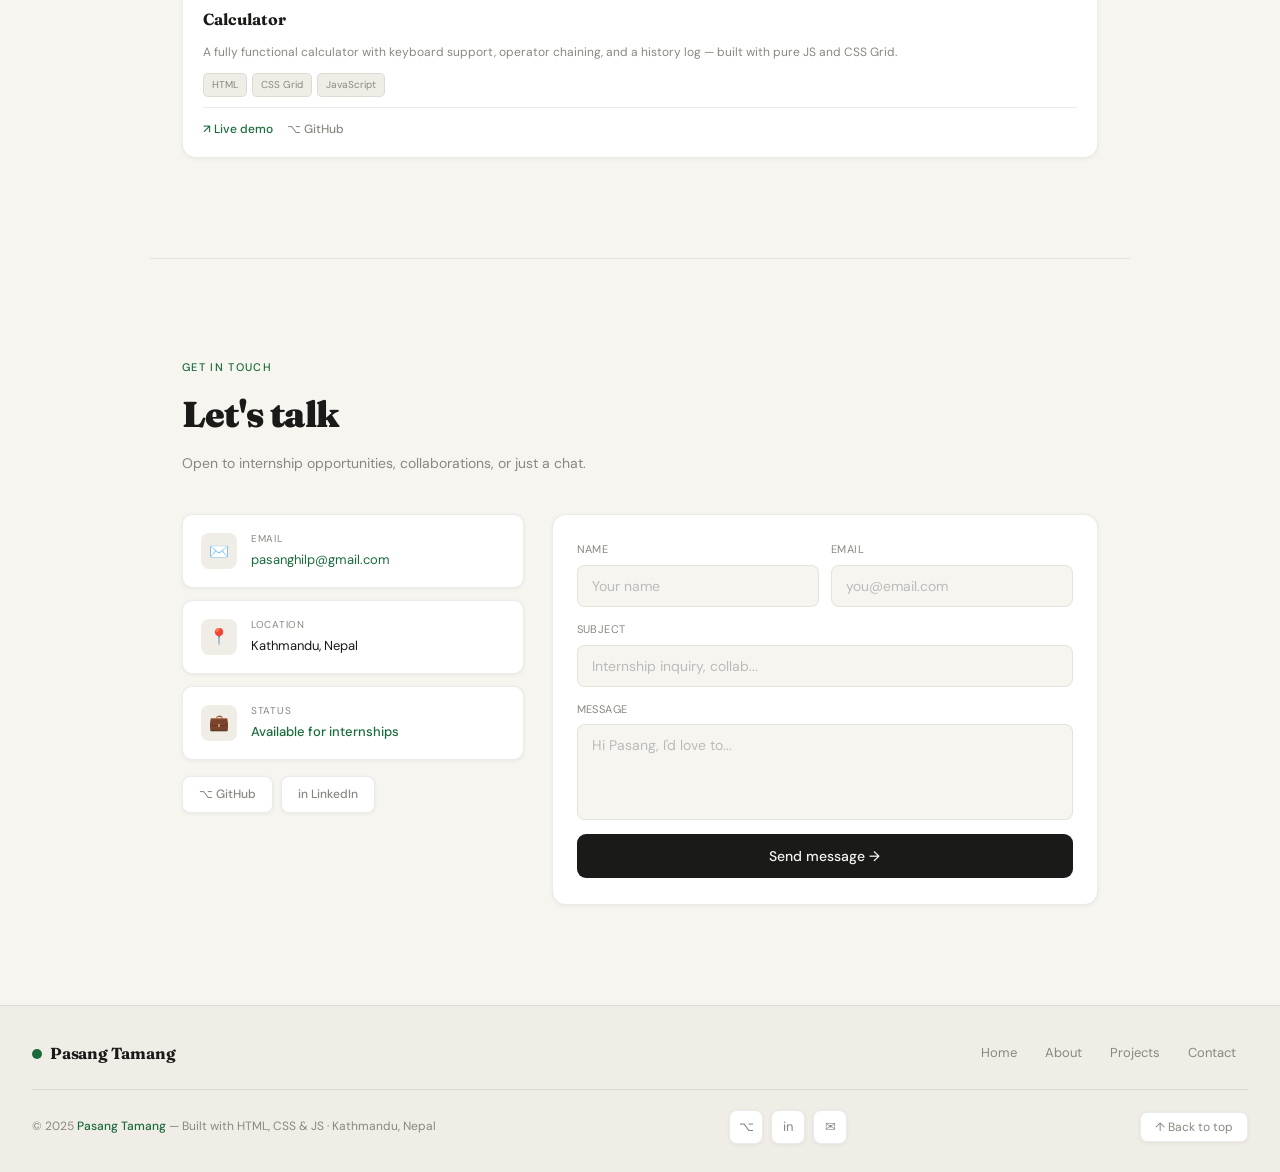
==== commit c3f6222f: "remove task manager from portfolio folder" ====
--- a/porfolio app/index.html
+++ b/porfolio app/index.html
@@ -213,8 +213,8 @@
           <span class="tag">localStorage</span>
         </div>
         <div class="card-links">
-          <a href="#" target="_blank" class="card-link primary">↗ Live demo</a>
-          <a href="#" target="_blank" class="card-link">⌥ GitHub</a>
+          <a href="https://pasanghilp-art.github.io/task-manager" target="_blank" class="card-link primary">↗ Live demo</a>
+          <a href="https://github.com/pasanghilp-art/task-manager" target="_blank" class="card-link">⌥ GitHub</a>
         </div>
       </div>
 
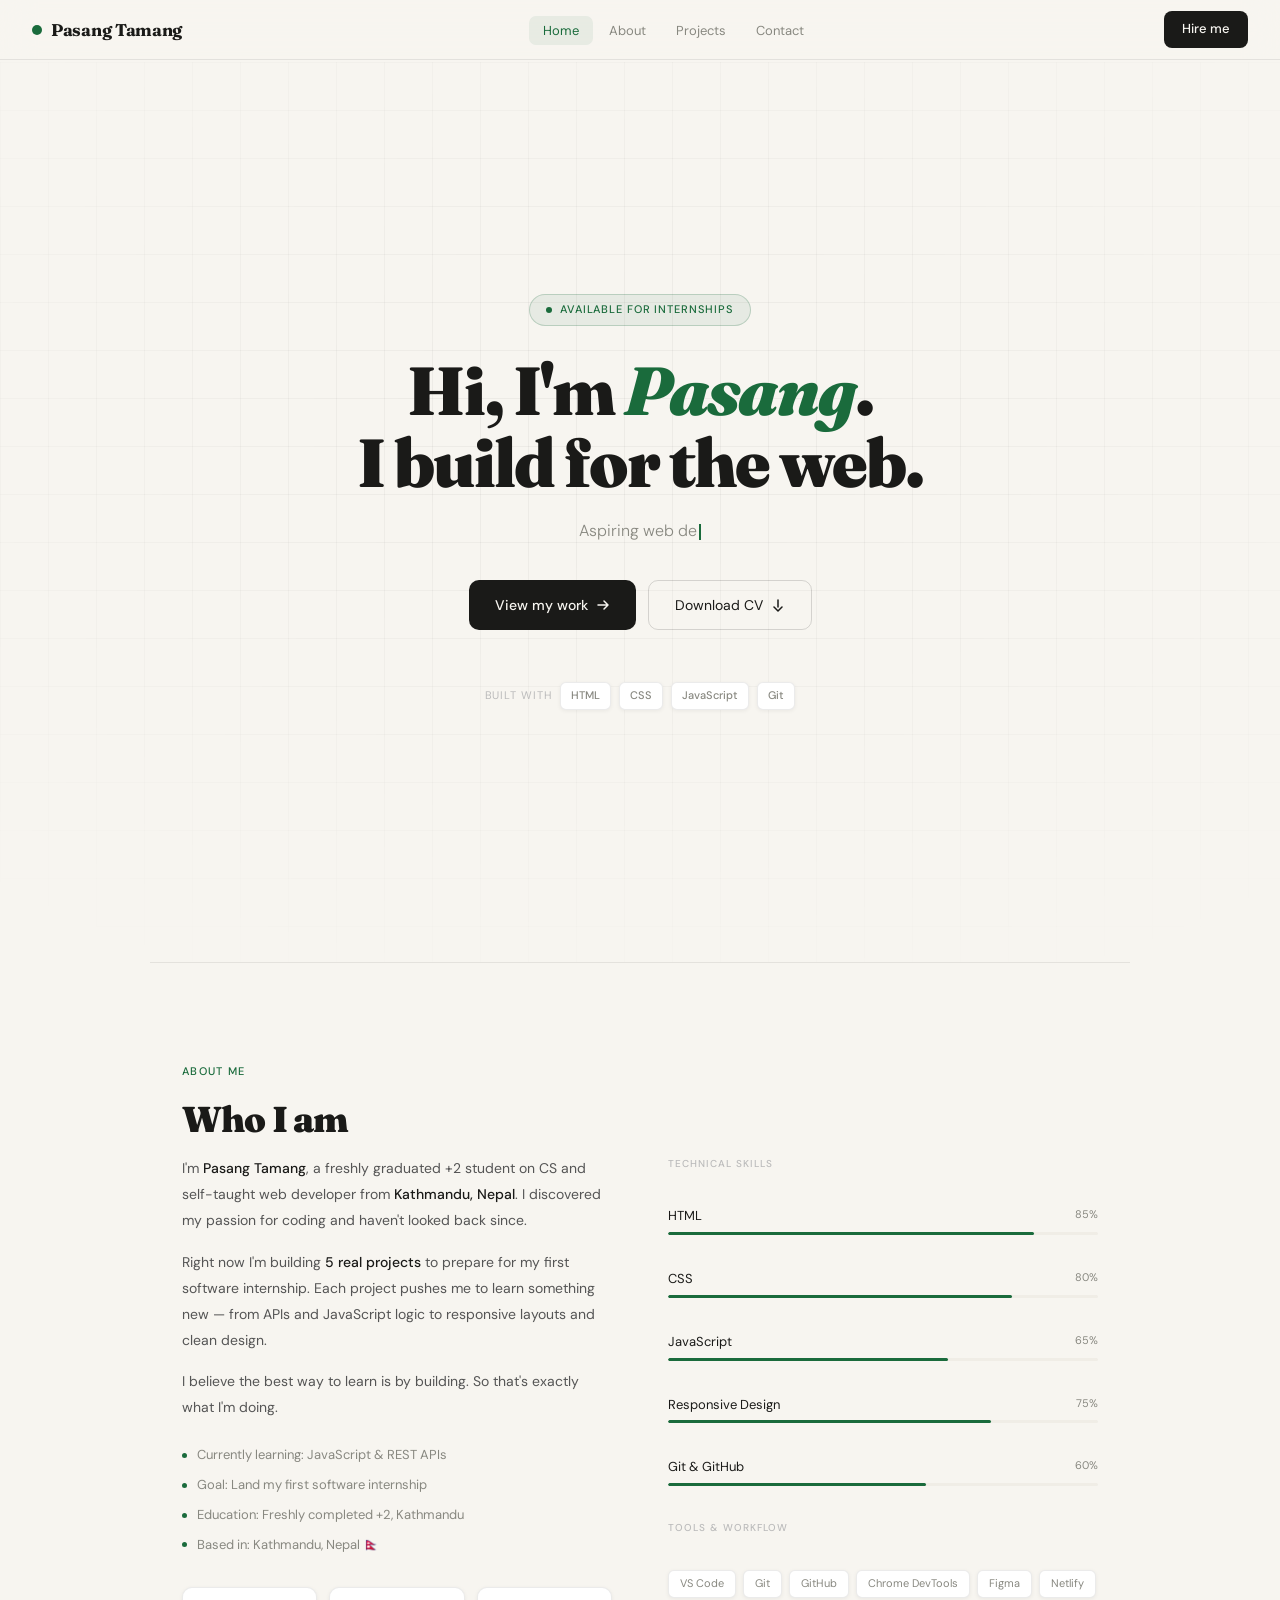
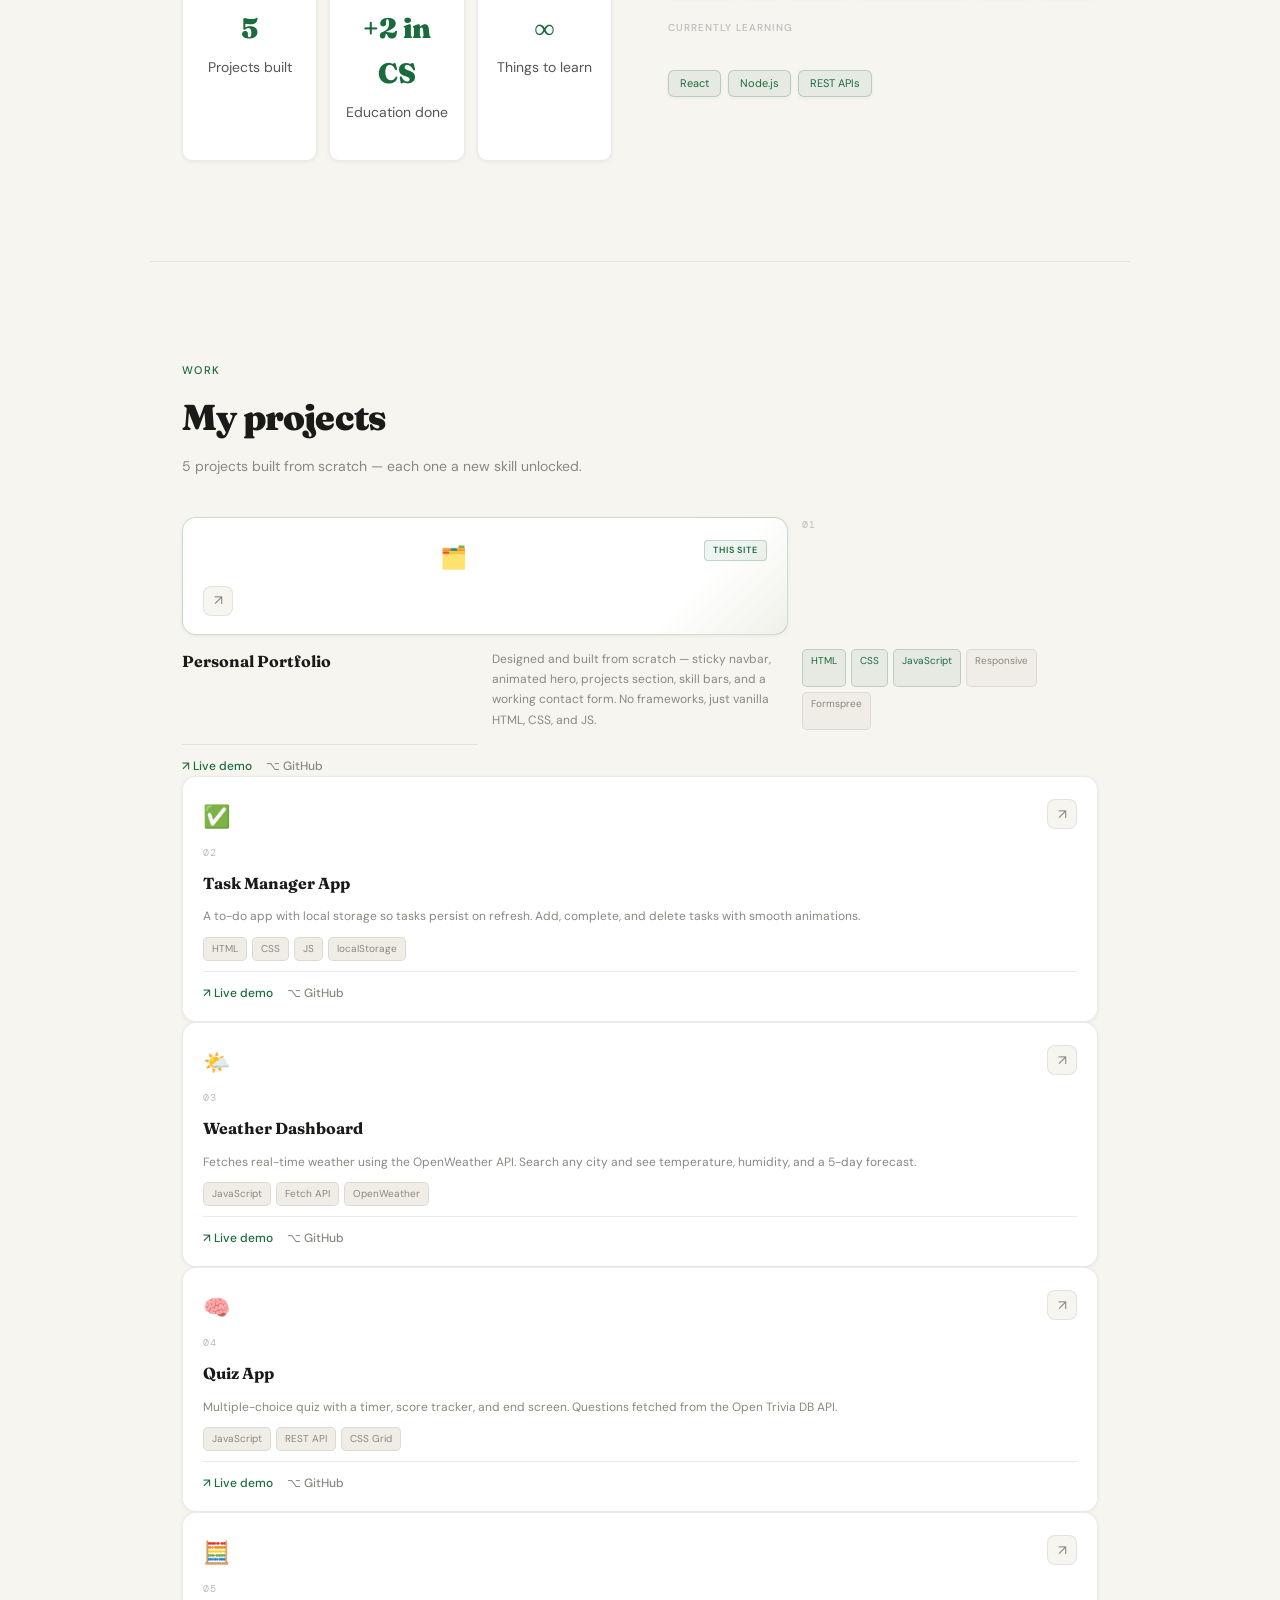
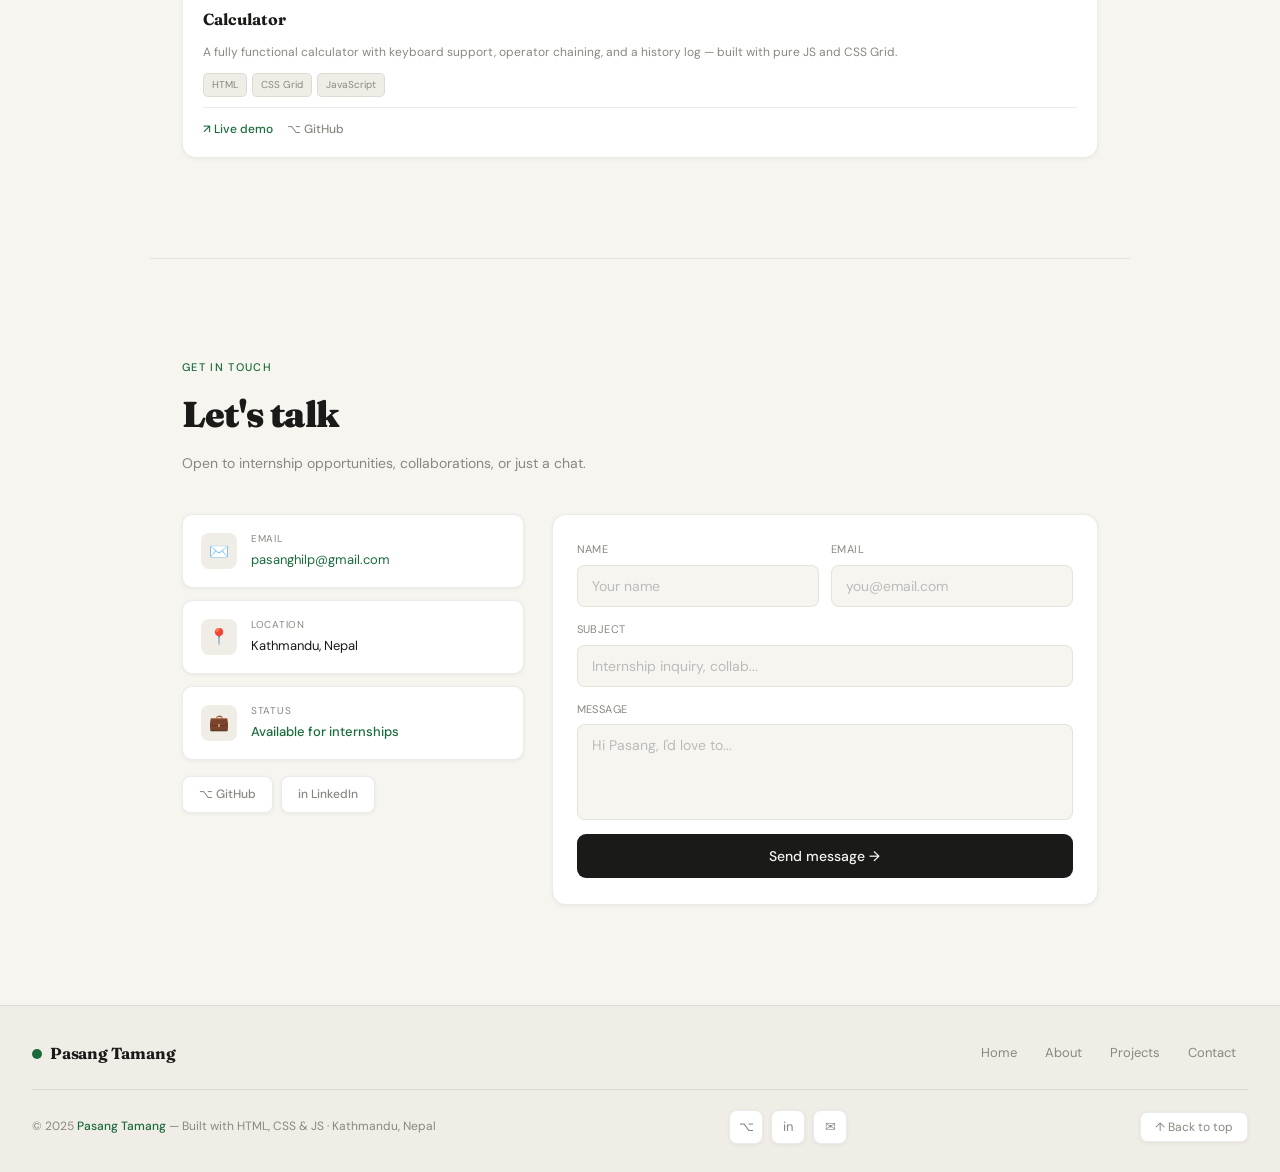
==== commit ae6b017a: "add weather app links" ====
--- a/porfolio app/index.html
+++ b/porfolio app/index.html
@@ -221,7 +221,7 @@
       <div class="proj-card">
         <div class="card-top">
           <span class="proj-icon">🌤️</span>
-          <a href="#" target="_blank" class="card-arrow">↗</a>
+          <a href="https://pasanghilp-art.github.io/weather-app" target="_blank" class="card-arrow">↗</a>
         </div>
         <p class="proj-num">03</p>
         <h3 class="proj-title">Weather Dashboard</h3>
@@ -232,15 +232,15 @@
           <span class="tag">OpenWeather</span>
         </div>
         <div class="card-links">
-          <a href="#" target="_blank" class="card-link primary">↗ Live demo</a>
-          <a href="#" target="_blank" class="card-link">⌥ GitHub</a>
+          <a href="https://pasanghilp-art.github.io/weather-app" target="_blank" class="card-link primary">↗ Live demo</a>
+          <a href="https://github.com/pasanghilp-art/weather-app" target="_blank" class="card-link">⌥ GitHub</a>
         </div>
       </div>
 
       <div class="proj-card">
         <div class="card-top">
           <span class="proj-icon">🧠</span>
-          <a href="#" target="_blank" class="card-arrow">↗</a>
+          <a href="https://pasanghilp-art.github.io/quiz-app" target="_blank" class="card-arrow">↗</a>
         </div>
         <p class="proj-num">04</p>
         <h3 class="proj-title">Quiz App</h3>
@@ -251,8 +251,8 @@
           <span class="tag">CSS Grid</span>
         </div>
         <div class="card-links">
-          <a href="#" target="_blank" class="card-link primary">↗ Live demo</a>
-          <a href="#" target="_blank" class="card-link">⌥ GitHub</a>
+          <a href="https://pasanghilp-art.github.io/quiz-app" target="_blank" class="card-link primary">↗ Live demo</a>
+          <a href="https://github.com/pasanghilp-art/quiz-app" target="_blank" class="card-link">⌥ GitHub</a>
         </div>
       </div>
 
